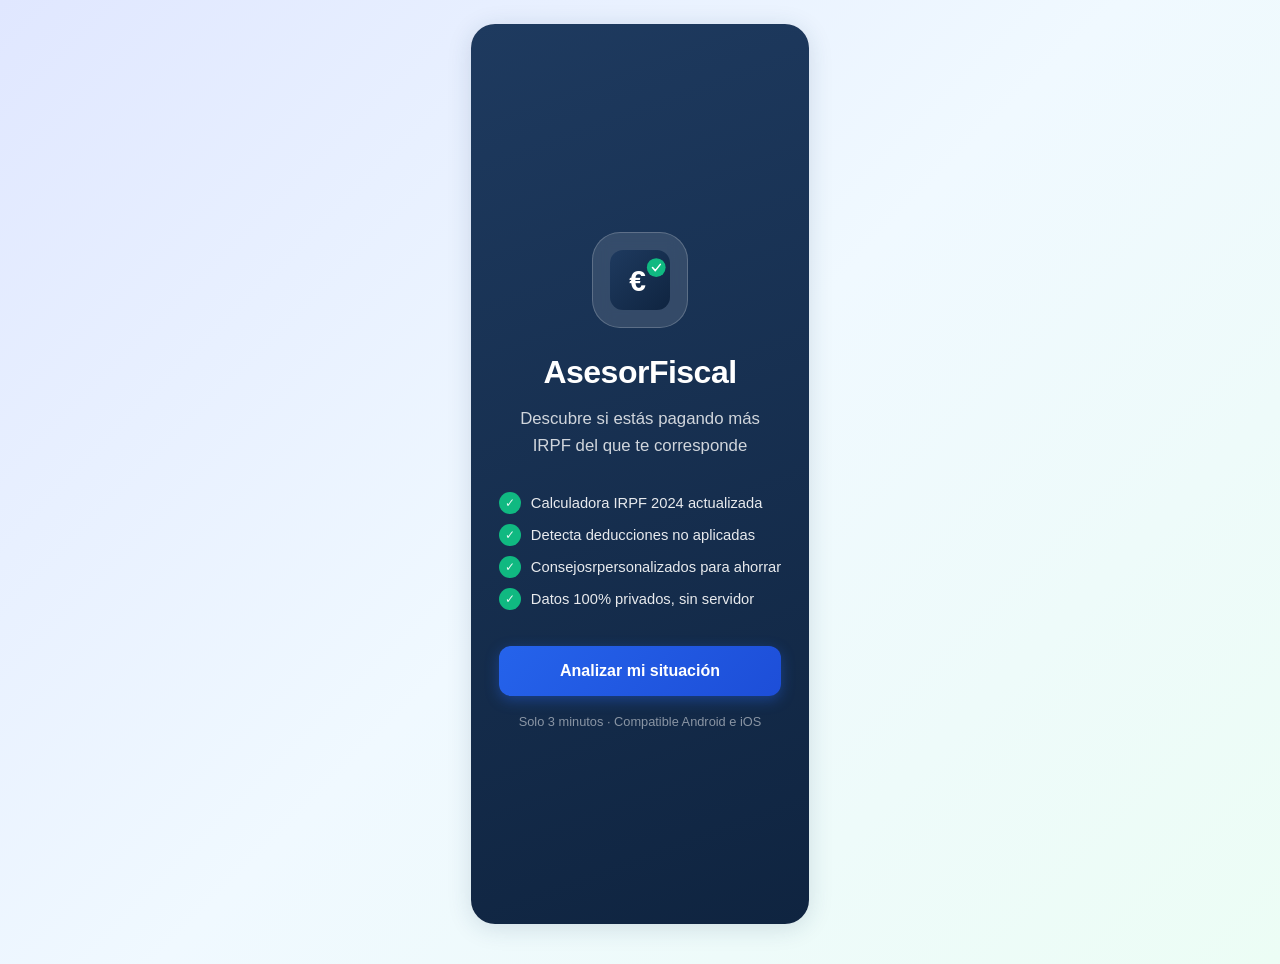
==== index.html @ 2d7e9850 "feat: AsesorFiscal PWA v1.0 - calculadora IRPF 2024 para trabajadores espanoles" ====
<!DOCTYPE html>
<html lang="es">
<head>
  <meta charset="UTF-8">
  <meta name="viewport" content="width=device-width, initial-scale=1.0, viewport-fit=cover">
  <meta name="theme-color" content="#1e3a5f">
  <meta name="description" content="Descubre si estás pagando más IRPF del que te corresponde. Calculadora IRPF 2024 para trabajadores españoles.">
  <meta name="apple-mobile-web-app-capable" content="yes">
  <meta name="apple-mobile-web-app-status-bar-style" content="black-translucent">
  <meta name="apple-mobile-web-app-title" content="AsesorFiscal">
  <title>AsesorFiscal — Revisa tu IRPF</title>
  <link rel="manifest" href="manifest.json">
  <link rel="apple-touch-icon" href="icons/icon-192.png">
  <link rel="icon" href="icons/icon.svg" type="image/svg+xml">
  <link rel="stylesheet" href="css/style.css">
</head>
<body>

<div id="app" class="app">

  <!-- Barra de progreso -->
  <div id="progress-bar" class="progress-bar" style="display:none">
    <div id="progress-fill" class="progress-fill"></div>
  </div>

  <!-- Botón volver -->
  <button id="btn-back" class="btn-back" style="display:none" aria-label="Volver al paso anterior">
    <svg width="24" height="24" viewBox="0 0 24 24" fill="none" stroke="currentColor" stroke-width="2.5" stroke-linecap="round" stroke-linejoin="round">
      <path d="M19 12H5M12 5l-7 7 7 7"/>
    </svg>
  </button>

  <!-- ========================================= -->
  <!-- PANTALLA 0: Bienvenida                    -->
  <!-- ========================================= -->
  <section class="screen" id="screen-0" data-step="0">
    <div class="welcome-wrap">
      <div class="welcome-logo-wrap">
        <img src="icons/icon.svg" alt="AsesorFiscal" class="welcome-logo" width="80" height="80">
      </div>
      <h1 class="welcome-titulo">AsesorFiscal</h1>
      <p class="welcome-subtitulo">Descubre si estás pagando más<br>IRPF del que te corresponde</p>

      <div class="welcome-features">
        <div class="feature-item">
          <span class="feature-check">✓</span>
          <span>Calculadora IRPF 2024 actualizada</span>
        </div>
        <div class="feature-item">
          <span class="feature-check">✓</span>
          <span>Detecta deducciones no aplicadas</span>
        </div>
        <div class="feature-item">
          <span class="feature-check">✓</span>
          <span>Consejosrpersonalizados para ahorrar</span>
        </div>
        <div class="feature-item">
          <span class="feature-check">✓</span>
          <span>Datos 100% privados, sin servidor</span>
        </div>
      </div>

      <button class="btn-primary btn-full" id="btn-start">
        Analizar mi situación
      </button>

      <!-- Botón instalar PWA (oculto hasta beforeinstallprompt) -->
      <button class="btn-instalar" id="btn-instalar" style="display:none">
        <svg width="20" height="20" viewBox="0 0 24 24" fill="none" stroke="currentColor" stroke-width="2" stroke-linecap="round" stroke-linejoin="round">
          <path d="M21 15v4a2 2 0 01-2 2H5a2 2 0 01-2-2v-4"/>
          <polyline points="7 10 12 15 17 10"/>
          <line x1="12" y1="15" x2="12" y2="3"/>
        </svg>
        Instalar app
      </button>

      <p class="welcome-nota">Solo 3 minutos · Compatible Android e iOS</p>
    </div>
  </section>

  <!-- ========================================= -->
  <!-- PANTALLA 1: Datos personales              -->
  <!-- ========================================= -->
  <section class="screen" id="screen-1" data-step="1">
    <div class="screen-container">
      <div class="screen-header">
        <span id="step-label" class="step-label">Paso 1 de 4</span>
        <h2 class="screen-titulo">Datos personales</h2>
        <p class="screen-desc">Para calcular tu mínimo personal y los tramos autonómicos correctos.</p>
      </div>

      <div class="form-group">
        <label for="anoNacimiento">Año de nacimiento</label>
        <input type="number" id="anoNacimiento" placeholder="Ej: 1985"
          min="1924" max="2006" inputmode="numeric" autocomplete="bday-year">
      </div>

      <div class="form-group">
        <label>Estado civil (a efectos IRPF)</label>
        <div class="radio-group">
          <label class="radio-opcion">
            <input type="radio" name="estadoCivil" value="soltero" checked>
            <span class="radio-content">
              <span class="radio-titulo">Soltero/a o pareja sin casarse</span>
              <span class="radio-desc">También casado/a con declaración individual</span>
            </span>
          </label>
          <label class="radio-opcion">
            <input type="radio" name="estadoCivil" value="casado_conjunto">
            <span class="radio-content">
              <span class="radio-titulo">Casado/a — declaración conjunta</span>
              <span class="radio-desc">Reducción adicional de 3.400 €</span>
            </span>
          </label>
        </div>
      </div>

      <div class="form-group">
        <label for="ccaa">Comunidad Autónoma</label>
        <div class="select-wrap">
          <select id="ccaa">
            <option value="andalucia">Andalucía</option>
            <option value="aragon">Aragón</option>
            <option value="asturias">Asturias</option>
            <option value="baleares">Illes Balears</option>
            <option value="canarias">Canarias</option>
            <option value="cantabria">Cantabria</option>
            <option value="castillaLaMancha">Castilla-La Mancha</option>
            <option value="castillaYLeon">Castilla y León</option>
            <option value="cataluna">Cataluña</option>
            <option value="extremadura">Extremadura</option>
            <option value="galicia">Galicia</option>
            <option value="laRioja">La Rioja</option>
            <option value="madrid" selected>Madrid</option>
            <option value="murcia">Murcia</option>
            <option value="navarra">Navarra (Régimen Foral)</option>
            <option value="paisVasco">País Vasco (Régimen Foral)</option>
            <option value="valencia">Comunitat Valenciana</option>
          </select>
        </div>
      </div>

      <button class="btn-primary btn-full btn-siguiente" id="btn-next-1">
        Continuar <span class="btn-arrow">→</span>
      </button>
    </div>
  </section>

  <!-- ========================================= -->
  <!-- PANTALLA 2: Datos de nómina               -->
  <!-- ========================================= -->
  <section class="screen" id="screen-2" data-step="2">
    <div class="screen-container">
      <div class="screen-header">
        <span class="step-label">Paso 2 de 4</span>
        <h2 class="screen-titulo">Tu nómina</h2>
        <p class="screen-desc">Introduce los datos de tu contrato. Los encontrarás en tu nómina o en tu contrato de trabajo.</p>
      </div>

      <div class="form-group">
        <label for="salarioBruto">Salario bruto anual (€)</label>
        <div class="input-prefix-wrap">
          <span class="input-prefix">€</span>
          <input type="number" id="salarioBruto" placeholder="Ej: 28000"
            min="500" max="1000000" inputmode="decimal" autocomplete="off">
        </div>
        <span class="form-hint">El salario bruto aparece en tu contrato o en la casilla "Total devengos" de tu nómina.</span>
      </div>

      <div class="form-group">
        <label for="numPagas">Número de pagas al año</label>
        <div class="select-wrap">
          <select id="numPagas">
            <option value="12">12 pagas</option>
            <option value="14" selected>14 pagas (con extras)</option>
            <option value="16">16 pagas</option>
          </select>
        </div>
      </div>

      <div class="form-group">
        <label for="retencionActual">Retención IRPF actual (%)</label>
        <div class="input-suffix-wrap">
          <input type="number" id="retencionActual" placeholder="Ej: 15"
            min="0" max="50" step="0.1" inputmode="decimal" autocomplete="off">
          <span class="input-suffix">%</span>
        </div>
        <span class="form-hint">Mira el apartado "IRPF" o "Retención" en tu nómina mensual.</span>
      </div>

      <div class="info-card">
        <span class="info-icon">ℹ️</span>
        <span>La cotización a la Seguridad Social (~6,35 % de tu salario) se calcula automáticamente.</span>
      </div>

      <button class="btn-primary btn-full btn-siguiente" id="btn-next-2">
        Continuar <span class="btn-arrow">→</span>
      </button>
    </div>
  </section>

  <!-- ========================================= -->
  <!-- PANTALLA 3: Situación familiar            -->
  <!-- ========================================= -->
  <section class="screen" id="screen-3" data-step="3">
    <div class="screen-container">
      <div class="screen-header">
        <span class="step-label">Paso 3 de 4</span>
        <h2 class="screen-titulo">Situación familiar</h2>
        <p class="screen-desc">Afecta directamente al mínimo personal y familiar, que reduce tu base imponible.</p>
      </div>

      <div class="form-group">
        <label for="numHijos">¿Cuántos hijos/as tienes a cargo? (menores de 25 años)</label>
        <div class="select-wrap">
          <select id="numHijos">
            <option value="0" selected>Sin hijos</option>
            <option value="1">1 hijo/a</option>
            <option value="2">2 hijos/as</option>
            <option value="3">3 hijos/as</option>
            <option value="4">4 hijos/as</option>
            <option value="5">5 o más hijos/as</option>
          </select>
        </div>
        <div id="hijos-edades"></div>
      </div>

      <div class="form-group">
        <label for="ascendientes65">Ascendientes a cargo (padres/abuelos que conviven) con más de 65 años</label>
        <div class="select-wrap">
          <select id="ascendientes65">
            <option value="0" selected>Ninguno</option>
            <option value="1">1</option>
            <option value="2">2</option>
            <option value="3">3 o más</option>
          </select>
        </div>
      </div>

      <div class="form-group">
        <label for="ascendientes75">De los anteriores, ¿cuántos tienen más de 75 años?</label>
        <div class="select-wrap">
          <select id="ascendientes75">
            <option value="0" selected>Ninguno</option>
            <option value="1">1</option>
            <option value="2">2</option>
            <option value="3">3 o más</option>
          </select>
        </div>
      </div>

      <div class="form-group">
        <label>¿Tienes reconocida discapacidad?</label>
        <div class="radio-group compact">
          <label class="radio-opcion">
            <input type="radio" name="discapPropia" value="0" checked>
            <span class="radio-content"><span class="radio-titulo">No</span></span>
          </label>
          <label class="radio-opcion">
            <input type="radio" name="discapPropia" value="33">
            <span class="radio-content"><span class="radio-titulo">Sí, ≥ 33 %</span></span>
          </label>
          <label class="radio-opcion">
            <input type="radio" name="discapPropia" value="65">
            <span class="radio-content"><span class="radio-titulo">Sí, ≥ 65 %</span></span>
          </label>
        </div>
      </div>

      <div class="form-group">
        <label class="check-label">
          <input type="checkbox" id="esMadre">
          <span>Soy mujer con hijos menores de 3 años y trabajo por cuenta ajena</span>
        </label>
        <label class="check-label mt-8">
          <input type="checkbox" id="familiaNumerosa">
          <span>Tengo título de familia numerosa (3 o más hijos)</span>
        </label>
        <div id="campo-fn-especial" style="display:none">
          <label class="check-label mt-8 ml-24">
            <input type="checkbox" id="familiaNumerosaEspecial">
            <span>Familia numerosa de categoría especial (5+ hijos o 4 con discapacidad)</span>
          </label>
        </div>
      </div>

      <details class="details-bloque">
        <summary>Discapacidad de familiares a cargo</summary>
        <div class="details-body">
          <div class="form-group-small-row">
            <div class="form-group-small">
              <label>Hijos con discapacidad 33-65 %</label>
              <input type="number" id="descDiscap33" min="0" max="5" value="0" inputmode="numeric">
            </div>
            <div class="form-group-small">
              <label>Hijos con discapacidad &gt;65 %</label>
              <input type="number" id="descDiscap65" min="0" max="5" value="0" inputmode="numeric">
            </div>
          </div>
          <div class="form-group-small-row">
            <div class="form-group-small">
              <label>Ascendientes discapacidad 33-65 %</label>
              <input type="number" id="ascDiscap33" min="0" max="5" value="0" inputmode="numeric">
            </div>
            <div class="form-group-small">
              <label>Ascendientes discapacidad &gt;65 %</label>
              <input type="number" id="ascDiscap65" min="0" max="5" value="0" inputmode="numeric">
            </div>
          </div>
        </div>
      </details>

      <button class="btn-primary btn-full btn-siguiente" id="btn-next-3">
        Continuar <span class="btn-arrow">→</span>
      </button>
    </div>
  </section>

  <!-- ========================================= -->
  <!-- PANTALLA 4: Deducciones                   -->
  <!-- ========================================= -->
  <section class="screen" id="screen-4" data-step="4">
    <div class="screen-container">
      <div class="screen-header">
        <span class="step-label">Paso 4 de 4</span>
        <h2 class="screen-titulo">Deducciones y gastos</h2>
        <p class="screen-desc">Estos importes reducen directamente lo que pagas de IRPF.</p>
      </div>

      <div class="form-group">
        <label for="planPensiones">Aportación anual a plan de pensiones (€)</label>
        <div class="input-prefix-wrap">
          <span class="input-prefix">€</span>
          <input type="number" id="planPensiones" placeholder="0"
            min="0" max="10000" inputmode="decimal">
        </div>
        <span class="form-hint">Límite individual 2024: 1.500 €/año (deducible de la base imponible).</span>
      </div>

      <div class="form-group">
        <label for="cuotasSindicales">Cuotas sindicales anuales (€)</label>
        <div class="input-prefix-wrap">
          <span class="input-prefix">€</span>
          <input type="number" id="cuotasSindicales" placeholder="0"
            min="0" max="5000" inputmode="decimal">
        </div>
      </div>

      <div class="form-group">
        <label class="check-label">
          <input type="checkbox" id="movilidad">
          <span>Tuve que cambiar de municipio de residencia por trabajo (movilidad geográfica)</span>
        </label>
      </div>

      <div class="form-group">
        <label class="check-label">
          <input type="checkbox" id="viviendaAnterior2013">
          <span>Tengo hipoteca de vivienda habitual firmada <strong>antes del 1 de enero de 2013</strong></span>
        </label>
        <div id="campo-hipoteca" style="display:none" class="mt-12">
          <label for="pagosHipoteca">Pagos de hipoteca anuales (capital + intereses, en €)</label>
          <div class="input-prefix-wrap">
            <span class="input-prefix">€</span>
            <input type="number" id="pagosHipoteca" placeholder="0"
              min="0" max="50000" inputmode="decimal">
          </div>
          <span class="form-hint">Deducción: 15 % hasta 9.040,40 € (máx. 1.356 €/año).</span>
        </div>
      </div>

      <details class="details-bloque">
        <summary>Otros gastos deducibles</summary>
        <div class="details-body">
          <div class="form-group">
            <label for="gastoDefensa">Gastos de defensa jurídica laboral (€)</label>
            <div class="input-prefix-wrap">
              <span class="input-prefix">€</span>
              <input type="number" id="gastoDefensa" placeholder="0"
                min="0" max="300" inputmode="decimal">
            </div>
            <span class="form-hint">Máximo deducible: 300 €/año (art. 19 LIRPF).</span>
          </div>
        </div>
      </details>

      <button class="btn-primary btn-full btn-siguiente" id="btn-next-4">
        Ver mi análisis fiscal <span class="btn-arrow">→</span>
      </button>
    </div>
  </section>

  <!-- ========================================= -->
  <!-- PANTALLA 5: Resultado                     -->
  <!-- ========================================= -->
  <section class="screen" id="screen-5" data-step="5">
    <div class="screen-container resultado-container">

      <!-- Banner impacto -->
      <div id="resultado-banner" class="resultado-banner"></div>

      <!-- Aviso foral -->
      <div id="aviso-foral" class="aviso-foral" style="display:none"></div>

      <!-- Tipo efectivo (ring) -->
      <div class="card" id="resultado-tipo"></div>

      <!-- Desglose numérico -->
      <div class="card" id="resultado-desglose"></div>

      <!-- Consejos -->
      <div class="card" id="resultado-consejos"></div>

      <!-- Disclaimer -->
      <div class="disclaimer-card">
        <strong>⚠️ Aviso importante:</strong> Este cálculo es una estimación orientativa basada en los datos introducidos y en la normativa IRPF 2024. No sustituye el asesoramiento de un profesional fiscal. Para la declaración de la renta usa el borrador de AEAT o consulta a un gestor.
      </div>

      <!-- Acciones -->
      <div class="resultado-acciones">
        <button class="btn-secondary" id="btn-imprimir">
          <svg width="18" height="18" viewBox="0 0 24 24" fill="none" stroke="currentColor" stroke-width="2" stroke-linecap="round" stroke-linejoin="round">
            <polyline points="6 9 6 2 18 2 18 9"/>
            <path d="M6 18H4a2 2 0 01-2-2v-5a2 2 0 012-2h16a2 2 0 012 2v5a2 2 0 01-2 2h-2"/>
            <rect x="6" y="14" width="12" height="8"/>
          </svg>
          Guardar / Imprimir
        </button>
        <button class="btn-outline" id="btn-nuevo">
          Nuevo análisis
        </button>
      </div>

    </div>
  </section>

</div><!-- /#app -->

<script src="js/irpf.js"></script>
<script src="js/app.js"></script>
</body>
</html>
---- css/style.css ----
/* ============================================================
   ASESOR FISCAL PWA — Estilos principales
   Mobile-first, CSS custom properties
   ============================================================ */

:root {
  --azul-oscuro:   #1e3a5f;
  --azul:          #2563eb;
  --azul-claro:    #dbeafe;
  --verde:         #10b981;
  --verde-claro:   #d1fae5;
  --ambar:         #f59e0b;
  --ambar-claro:   #fef3c7;
  --rojo:          #ef4444;
  --rojo-claro:    #fee2e2;
  --gris-100:      #f1f5f9;
  --gris-200:      #e2e8f0;
  --gris-400:      #94a3b8;
  --gris-600:      #475569;
  --gris-800:      #1e293b;
  --blanco:        #ffffff;
  --fondo:         #f0f4f8;
  --radio:         12px;
  --radio-lg:      20px;
  --sombra:        0 2px 12px rgba(30, 58, 95, 0.10);
  --sombra-lg:     0 4px 24px rgba(30, 58, 95, 0.15);
  --transicion:    0.3s cubic-bezier(0.4, 0, 0.2, 1);
}

/* ---- Reset ---- */
*, *::before, *::after { box-sizing: border-box; margin: 0; padding: 0; }
html { font-size: 16px; -webkit-text-size-adjust: 100%; }
body {
  font-family: -apple-system, BlinkMacSystemFont, 'Segoe UI', Roboto, sans-serif;
  background: var(--fondo);
  color: var(--gris-800);
  line-height: 1.5;
  min-height: 100dvh;
  min-height: 100vh;
  overflow-x: hidden;
}

/* ---- App shell ---- */
.app {
  max-width: 540px;
  margin: 0 auto;
  min-height: 100dvh;
  position: relative;
  background: var(--fondo);
}

/* ---- Barra de progreso ---- */
.progress-bar {
  position: fixed;
  top: 0;
  left: 0;
  right: 0;
  height: 4px;
  background: var(--gris-200);
  z-index: 100;
  max-width: 540px;
  margin: 0 auto;
}
.progress-fill {
  height: 100%;
  background: linear-gradient(90deg, var(--azul), var(--verde));
  transition: width var(--transicion);
  border-radius: 0 2px 2px 0;
}

/* ---- Botón volver ---- */
.btn-back {
  position: fixed;
  top: 12px;
  left: 12px;
  z-index: 101;
  width: 44px;
  height: 44px;
  border-radius: 50%;
  border: none;
  background: var(--blanco);
  box-shadow: var(--sombra);
  cursor: pointer;
  display: flex;
  align-items: center;
  justify-content: center;
  color: var(--gris-800);
  transition: box-shadow var(--transicion), transform var(--transicion);
}
.btn-back:active { transform: scale(0.93); box-shadow: none; }

/* ---- Pantallas (wizard) ---- */
.screen {
  display: none;
  min-height: 100dvh;
  min-height: 100vh;
  padding-bottom: env(safe-area-inset-bottom, 16px);
}
.screen.active { display: flex; flex-direction: column; }

/* Animaciones de transición */
.screen.entrada-izq {
  animation: entradaIzq var(--transicion) forwards;
}
.screen.entrada-der {
  animation: entradaDer var(--transicion) forwards;
}
@keyframes entradaIzq {
  from { opacity: 0; transform: translateX(28px); }
  to   { opacity: 1; transform: translateX(0); }
}
@keyframes entradaDer {
  from { opacity: 0; transform: translateX(-28px); }
  to   { opacity: 1; transform: translateX(0); }
}

/* ---- Pantalla de bienvenida ---- */
.welcome-wrap {
  display: flex;
  flex-direction: column;
  align-items: center;
  justify-content: center;
  text-align: center;
  padding: 48px 28px 32px;
  min-height: 100dvh;
  min-height: 100vh;
  background: linear-gradient(160deg, var(--azul-oscuro) 0%, #0f2440 100%);
  color: var(--blanco);
}
.welcome-logo-wrap {
  width: 96px;
  height: 96px;
  background: rgba(255,255,255,0.12);
  border-radius: 28px;
  display: flex;
  align-items: center;
  justify-content: center;
  margin-bottom: 20px;
  backdrop-filter: blur(8px);
  border: 1px solid rgba(255,255,255,0.2);
}
.welcome-logo { width: 60px; height: 60px; }
.welcome-titulo {
  font-size: 2rem;
  font-weight: 800;
  letter-spacing: -0.5px;
  margin-bottom: 10px;
}
.welcome-subtitulo {
  font-size: 1.05rem;
  color: rgba(255,255,255,0.80);
  margin-bottom: 32px;
  line-height: 1.6;
}
.welcome-features {
  width: 100%;
  max-width: 320px;
  display: flex;
  flex-direction: column;
  gap: 10px;
  margin-bottom: 36px;
  text-align: left;
}
.feature-item {
  display: flex;
  align-items: center;
  gap: 10px;
  font-size: 0.92rem;
  color: rgba(255,255,255,0.90);
}
.feature-check {
  width: 22px;
  height: 22px;
  background: var(--verde);
  border-radius: 50%;
  display: flex;
  align-items: center;
  justify-content: center;
  font-size: 0.75rem;
  flex-shrink: 0;
}
.welcome-nota {
  margin-top: 16px;
  font-size: 0.8rem;
  color: rgba(255,255,255,0.50);
}

/* ---- Botón instalar ---- */
.btn-instalar {
  display: flex;
  align-items: center;
  gap: 8px;
  margin-top: 12px;
  padding: 10px 22px;
  background: rgba(255,255,255,0.15);
  border: 1px solid rgba(255,255,255,0.30);
  border-radius: 50px;
  color: var(--blanco);
  font-size: 0.9rem;
  cursor: pointer;
  transition: background var(--transicion);
  backdrop-filter: blur(8px);
}
.btn-instalar:hover, .btn-instalar:active { background: rgba(255,255,255,0.25); }

/* ---- Contenedor de pasos ---- */
.screen-container {
  padding: 72px 20px 32px;
  display: flex;
  flex-direction: column;
  gap: 0;
  flex: 1;
}
.screen-header {
  margin-bottom: 28px;
}
.step-label {
  font-size: 0.78rem;
  font-weight: 600;
  color: var(--azul);
  text-transform: uppercase;
  letter-spacing: 0.5px;
  display: block;
  margin-bottom: 6px;
}
.screen-titulo {
  font-size: 1.6rem;
  font-weight: 800;
  color: var(--gris-800);
  line-height: 1.2;
  margin-bottom: 6px;
}
.screen-desc {
  font-size: 0.9rem;
  color: var(--gris-600);
}

/* ---- Formulario ---- */
.form-group {
  margin-bottom: 20px;
}
.form-group label {
  display: block;
  font-size: 0.88rem;
  font-weight: 600;
  color: var(--gris-800);
  margin-bottom: 7px;
}
input[type="number"],
input[type="text"],
select {
  width: 100%;
  padding: 13px 14px;
  border: 2px solid var(--gris-200);
  border-radius: var(--radio);
  font-size: 1rem;
  color: var(--gris-800);
  background: var(--blanco);
  outline: none;
  transition: border-color var(--transicion), box-shadow var(--transicion);
  -webkit-appearance: none;
  appearance: none;
}
input:focus, select:focus {
  border-color: var(--azul);
  box-shadow: 0 0 0 3px var(--azul-claro);
}
input::placeholder { color: var(--gris-400); }
.form-hint {
  display: block;
  font-size: 0.78rem;
  color: var(--gris-400);
  margin-top: 5px;
  line-height: 1.4;
}

/* Input con prefijo/sufijo */
.input-prefix-wrap,
.input-suffix-wrap {
  position: relative;
  display: flex;
  align-items: center;
}
.input-prefix {
  position: absolute;
  left: 14px;
  font-size: 1rem;
  color: var(--gris-400);
  pointer-events: none;
  z-index: 1;
}
.input-prefix-wrap input { padding-left: 30px; }
.input-suffix {
  position: absolute;
  right: 14px;
  font-size: 1rem;
  color: var(--gris-400);
  pointer-events: none;
}
.input-suffix-wrap input { padding-right: 36px; }

/* Select wrap */
.select-wrap { position: relative; }
.select-wrap::after {
  content: '▾';
  position: absolute;
  right: 14px;
  top: 50%;
  transform: translateY(-50%);
  pointer-events: none;
  color: var(--gris-400);
  font-size: 0.9rem;
}

/* ---- Radio opciones ---- */
.radio-group {
  display: flex;
  flex-direction: column;
  gap: 8px;
}
.radio-group.compact { flex-direction: row; flex-wrap: wrap; gap: 8px; }
.radio-opcion {
  display: flex;
  align-items: flex-start;
  gap: 10px;
  padding: 12px 14px;
  border: 2px solid var(--gris-200);
  border-radius: var(--radio);
  cursor: pointer;
  transition: border-color var(--transicion), background var(--transicion);
  background: var(--blanco);
}
.radio-opcion input[type="radio"] {
  width: 18px; height: 18px;
  flex-shrink: 0;
  margin-top: 1px;
  accent-color: var(--azul);
  cursor: pointer;
}
.radio-opcion:has(input:checked) {
  border-color: var(--azul);
  background: var(--azul-claro);
}
.radio-content { display: flex; flex-direction: column; gap: 2px; }
.radio-titulo { font-size: 0.92rem; font-weight: 600; color: var(--gris-800); }
.radio-desc { font-size: 0.78rem; color: var(--gris-600); }
.radio-group.compact .radio-opcion { flex: 1; min-width: 80px; }

/* ---- Checkboxes ---- */
.check-label {
  display: flex;
  align-items: flex-start;
  gap: 10px;
  cursor: pointer;
  font-size: 0.9rem;
  color: var(--gris-800);
  padding: 4px 0;
}
.check-label input[type="checkbox"] {
  width: 20px; height: 20px;
  flex-shrink: 0;
  margin-top: 1px;
  accent-color: var(--azul);
  cursor: pointer;
  border-radius: 4px;
}
.mt-8 { margin-top: 8px; }
.mt-12 { margin-top: 12px; }
.ml-24 { margin-left: 30px; }

/* ---- Detalles/accordion ---- */
.details-bloque {
  background: var(--blanco);
  border: 2px solid var(--gris-200);
  border-radius: var(--radio);
  margin-bottom: 20px;
  overflow: hidden;
}
.details-bloque summary {
  padding: 13px 14px;
  font-size: 0.9rem;
  font-weight: 600;
  cursor: pointer;
  color: var(--gris-600);
  list-style: none;
  display: flex;
  justify-content: space-between;
  align-items: center;
}
.details-bloque summary::after { content: '＋'; font-size: 1.1rem; }
.details-bloque[open] summary::after { content: '－'; }
.details-body { padding: 0 14px 14px; }

/* ---- Cuadrículas de hijos / campos pequeños ---- */
.hijos-edades-grid {
  display: grid;
  grid-template-columns: repeat(auto-fill, minmax(120px, 1fr));
  gap: 10px;
  margin-top: 10px;
}
.form-group-small label { font-size: 0.8rem; font-weight: 600; display: block; margin-bottom: 5px; }
.form-group-small input { padding: 10px 12px; font-size: 0.95rem; }
.form-group-small-row { display: grid; grid-template-columns: 1fr 1fr; gap: 10px; margin-bottom: 10px; }

/* ---- Info card ---- */
.info-card {
  display: flex;
  gap: 10px;
  background: var(--azul-claro);
  border-radius: var(--radio);
  padding: 12px 14px;
  font-size: 0.83rem;
  color: var(--azul-oscuro);
  margin-bottom: 20px;
}
.info-icon { font-size: 1rem; flex-shrink: 0; }

/* ---- Botones ---- */
.btn-primary {
  display: inline-flex;
  align-items: center;
  justify-content: center;
  gap: 8px;
  padding: 16px 24px;
  background: linear-gradient(135deg, var(--azul), #1d4ed8);
  color: var(--blanco);
  font-size: 1rem;
  font-weight: 700;
  border: none;
  border-radius: var(--radio);
  cursor: pointer;
  box-shadow: 0 4px 14px rgba(37, 99, 235, 0.40);
  transition: transform var(--transicion), box-shadow var(--transicion);
  text-decoration: none;
}
.btn-primary:active { transform: scale(0.97); box-shadow: none; }
.btn-full { width: 100%; }
.btn-siguiente { margin-top: auto; margin-bottom: 0; }
.btn-arrow { font-size: 1.1rem; }

.btn-secondary {
  display: inline-flex;
  align-items: center;
  justify-content: center;
  gap: 8px;
  padding: 13px 20px;
  background: var(--azul-oscuro);
  color: var(--blanco);
  font-size: 0.9rem;
  font-weight: 600;
  border: none;
  border-radius: var(--radio);
  cursor: pointer;
  transition: opacity var(--transicion);
  flex: 1;
}
.btn-outline {
  display: inline-flex;
  align-items: center;
  justify-content: center;
  padding: 13px 20px;
  background: transparent;
  color: var(--gris-600);
  font-size: 0.9rem;
  font-weight: 600;
  border: 2px solid var(--gris-200);
  border-radius: var(--radio);
  cursor: pointer;
  transition: border-color var(--transicion), color var(--transicion);
  flex: 1;
}
.btn-outline:hover { border-color: var(--gris-400); color: var(--gris-800); }

/* ---- Error ---- */
.error-msg {
  background: var(--rojo-claro);
  color: var(--rojo);
  padding: 10px 14px;
  border-radius: var(--radio);
  font-size: 0.88rem;
  font-weight: 500;
  margin-bottom: 16px;
  border-left: 3px solid var(--rojo);
}

/* ============================================================
   PANTALLA DE RESULTADO
   ============================================================ */
.resultado-container {
  padding: 20px 20px 40px;
  gap: 16px;
}

/* Banner de impacto */
.resultado-banner {
  border-radius: var(--radio-lg);
  padding: 20px 20px;
  display: flex;
  align-items: center;
  gap: 16px;
  margin-top: 8px;
}
.resultado-banner.positivo {
  background: linear-gradient(135deg, #064e3b, var(--verde));
  color: var(--blanco);
}
.resultado-banner.negativo {
  background: linear-gradient(135deg, #7c2d12, #ea580c);
  color: var(--blanco);
}
.resultado-banner.neutro {
  background: linear-gradient(135deg, var(--azul-oscuro), var(--azul));
  color: var(--blanco);
}
.banner-icon { font-size: 2.4rem; line-height: 1; }
.banner-titulo { font-size: 1.15rem; font-weight: 800; line-height: 1.2; margin-bottom: 4px; }
.banner-subtitulo { font-size: 0.9rem; opacity: 0.90; }
.banner-subtitulo strong { font-size: 1.1rem; }

/* Aviso foral */
.aviso-foral {
  background: var(--ambar-claro);
  border-left: 4px solid var(--ambar);
  border-radius: var(--radio);
  padding: 12px 14px;
  font-size: 0.83rem;
  color: #78350f;
}

/* Cards genéricas */
.card {
  background: var(--blanco);
  border-radius: var(--radio-lg);
  padding: 18px 18px;
  box-shadow: var(--sombra);
}
.card-titulo {
  font-size: 0.85rem;
  font-weight: 700;
  text-transform: uppercase;
  letter-spacing: 0.5px;
  color: var(--gris-400);
  margin-bottom: 14px;
}

/* Tipo efectivo — ring SVG */
.tipo-ring-wrap { display: flex; flex-direction: column; align-items: center; gap: 8px; }
.tipo-ring { position: relative; width: 120px; height: 120px; }
.ring-svg { width: 100%; height: 100%; transform: rotate(-90deg); }
.ring-bg { fill: none; stroke: var(--gris-200); stroke-width: 8; }
.ring-fill {
  fill: none;
  stroke: url(#ringGrad);
  stroke-width: 8;
  stroke-linecap: round;
  transition: stroke-dasharray 1s ease-out;
  stroke: var(--azul);
}
.tipo-valor {
  position: absolute;
  inset: 0;
  display: flex;
  align-items: center;
  justify-content: center;
  font-size: 1.6rem;
  font-weight: 800;
  color: var(--gris-800);
}
.tipo-valor span { font-size: 0.9rem; font-weight: 600; color: var(--gris-400); margin-top: 4px; }
.tipo-leyenda { font-size: 0.8rem; color: var(--gris-400); text-align: center; }

/* Desglose tabla */
.desglose-tabla { display: flex; flex-direction: column; gap: 10px; }
.desglose-fila {
  display: flex;
  justify-content: space-between;
  align-items: center;
  font-size: 0.92rem;
  gap: 8px;
}
.desglose-fila.sub {
  font-size: 0.82rem;
  color: var(--gris-600);
  padding-left: 10px;
}
.desglose-fila strong { text-align: right; }
.desglose-fila em {
  font-style: normal;
  font-size: 0.8rem;
  color: var(--gris-400);
  display: block;
}
.desglose-separador { height: 1px; background: var(--gris-200); margin: 2px 0; }
.desglose-fila.total {
  font-size: 1rem;
  font-weight: 700;
  padding: 10px 0 4px;
}
.desglose-fila.total.positivo strong { color: var(--verde); }
.desglose-fila.total.negativo strong { color: var(--rojo); }
.desglose-fila.total.neutro strong { color: var(--azul); }
.color-neutral { color: var(--gris-800); }

/* Consejos */
.consejo-item {
  display: flex;
  gap: 12px;
  padding: 12px 0;
  border-bottom: 1px solid var(--gris-200);
}
.consejo-item:last-child { border-bottom: none; padding-bottom: 0; }
.consejo-icono { font-size: 1.3rem; flex-shrink: 0; margin-top: 1px; }
.consejo-titulo { font-size: 0.9rem; font-weight: 700; margin-bottom: 3px; color: var(--gris-800); }
.consejo-texto { font-size: 0.82rem; color: var(--gris-600); line-height: 1.5; }
.consejo-alerta .consejo-titulo { color: #92400e; }
.consejo-positivo .consejo-titulo { color: #065f46; }

/* Disclaimer */
.disclaimer-card {
  background: var(--gris-100);
  border-radius: var(--radio);
  padding: 14px 16px;
  font-size: 0.78rem;
  color: var(--gris-600);
  line-height: 1.5;
}

/* Acciones resultado */
.resultado-acciones {
  display: flex;
  gap: 10px;
}

/* ============================================================
   PRINT
   ============================================================ */
@media print {
  .btn-back, .btn-imprimir, .btn-nuevo, .progress-bar,
  .disclaimer-card, .resultado-acciones { display: none !important; }
  .screen { display: flex !important; min-height: unset; }
  .screen:not(#screen-5) { display: none !important; }
  .resultado-container { padding: 0; }
  body { background: white; }
  .card { box-shadow: none; border: 1px solid #e2e8f0; }
}

/* ============================================================
   DESKTOP (>540px) — centrado con fondo degradado
   ============================================================ */
@media (min-width: 600px) {
  body {
    background: linear-gradient(135deg, #e0e7ff 0%, #f0f9ff 50%, #ecfdf5 100%);
    display: flex;
    align-items: flex-start;
    justify-content: center;
    padding: 24px 16px 40px;
  }
  .app {
    border-radius: 24px;
    box-shadow: var(--sombra-lg);
    overflow: hidden;
    background: var(--fondo);
    min-height: calc(100dvh - 64px);
    min-height: calc(100vh - 64px);
  }
  .progress-bar { border-radius: 0; }
  .btn-back { position: absolute; }
}
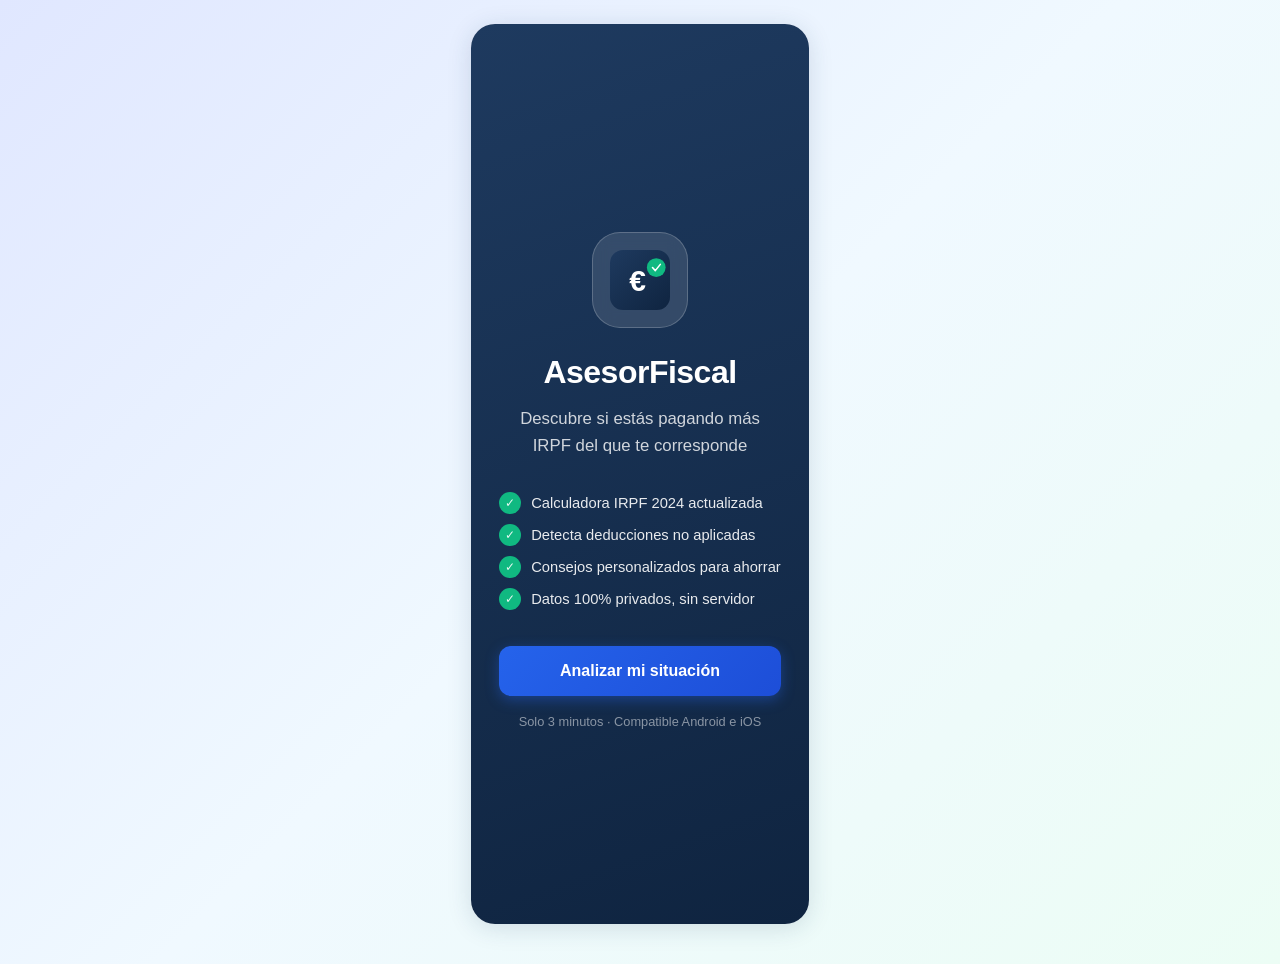
==== commit 8d526d55: "fix: typo consejos + referencia incorrecta res.datos en renderResultado" ====
--- a/index.html
+++ b/index.html
@@ -52,7 +52,7 @@
         </div>
         <div class="feature-item">
           <span class="feature-check">✓</span>
-          <span>Consejosrpersonalizados para ahorrar</span>
+          <span>Consejos personalizados para ahorrar</span>
         </div>
         <div class="feature-item">
           <span class="feature-check">✓</span>
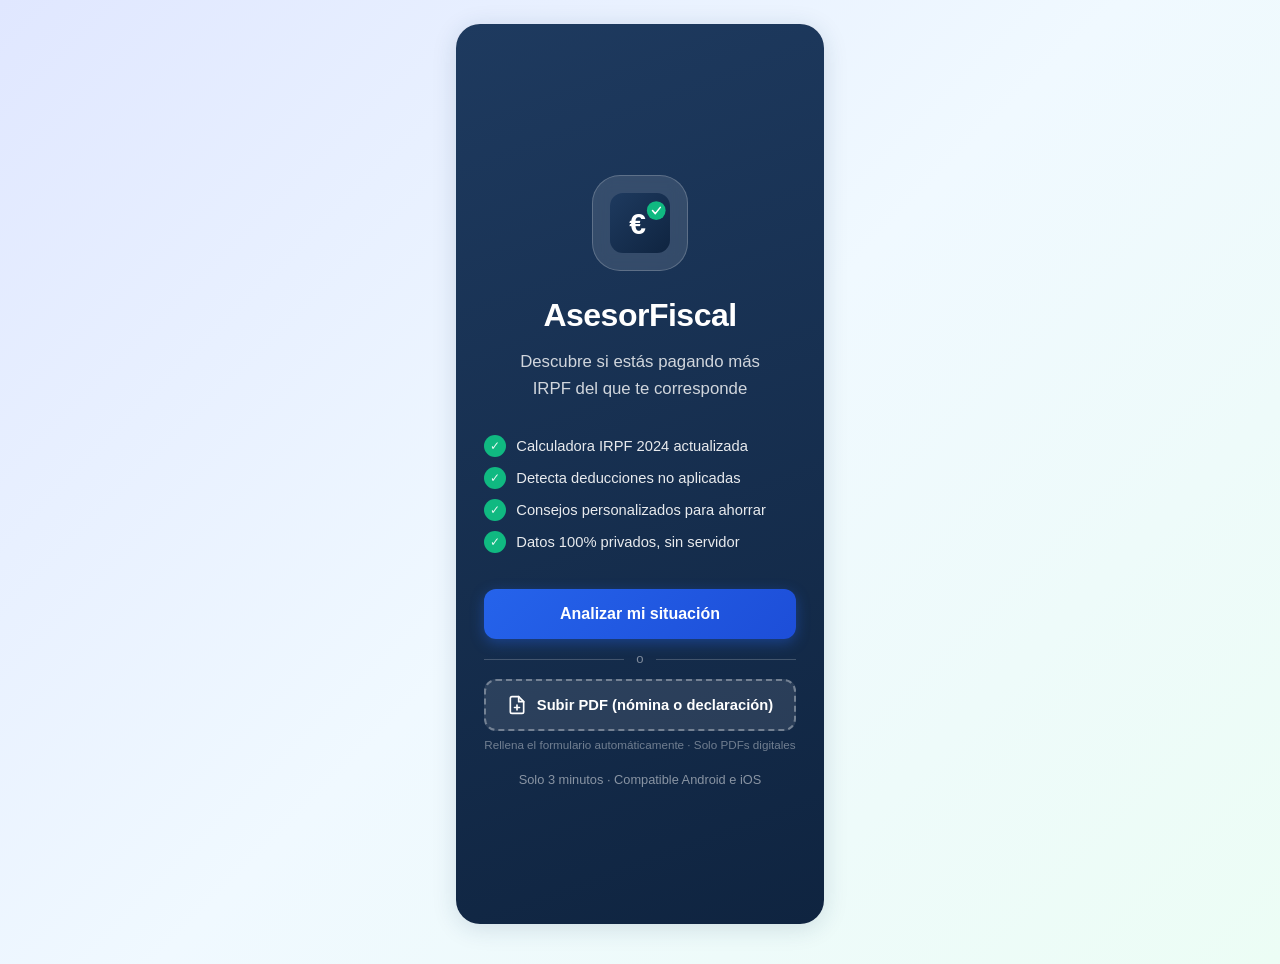
==== commit eeff68fb: "feat: lector PDF (PDF.js lazy) + comparativa CCAA en resultados" ====
--- a/index.html
+++ b/index.html
@@ -63,6 +63,24 @@
       <button class="btn-primary btn-full" id="btn-start">
         Analizar mi situación
       </button>
+
+      <!-- Separador PDF -->
+      <div class="pdf-separador">
+        <span>o</span>
+      </div>
+
+      <!-- Botón subir PDF -->
+      <label class="btn-pdf-upload" for="pdf-input" id="btn-pdf-label">
+        <svg width="20" height="20" viewBox="0 0 24 24" fill="none" stroke="currentColor" stroke-width="2" stroke-linecap="round" stroke-linejoin="round">
+          <path d="M14 2H6a2 2 0 00-2 2v16a2 2 0 002 2h12a2 2 0 002-2V8z"/>
+          <polyline points="14 2 14 8 20 8"/>
+          <line x1="12" y1="18" x2="12" y2="12"/>
+          <line x1="9" y1="15" x2="15" y2="15"/>
+        </svg>
+        Subir PDF (nómina o declaración)
+      </label>
+      <input type="file" id="pdf-input" accept="application/pdf" style="display:none" aria-label="Subir PDF">
+      <p class="pdf-nota-welcome">Rellena el formulario automáticamente · Solo PDFs digitales</p>
 
       <!-- Botón instalar PWA (oculto hasta beforeinstallprompt) -->
       <button class="btn-instalar" id="btn-instalar" style="display:none">
@@ -411,6 +429,20 @@
       <!-- Consejos -->
       <div class="card" id="resultado-consejos"></div>
 
+      <!-- Comparativa CCAA -->
+      <div class="card" id="resultado-comparativa">
+        <h3 class="card-titulo">¿Cuánto pagarías en otra comunidad?</h3>
+        <p class="comp-intro">Compara tu cuota IRPF con las 17 comunidades autónomas usando exactamente tus datos.</p>
+        <button class="btn-comp-calcular" id="btn-comparativa">
+          <svg width="16" height="16" viewBox="0 0 24 24" fill="none" stroke="currentColor" stroke-width="2.5" stroke-linecap="round" stroke-linejoin="round">
+            <line x1="18" y1="20" x2="18" y2="10"/><line x1="12" y1="20" x2="12" y2="4"/>
+            <line x1="6" y1="20" x2="6" y2="14"/>
+          </svg>
+          Ver comparativa entre las 17 CCAA
+        </button>
+        <div id="comparativa-resultado" style="display:none"></div>
+      </div>
+
       <!-- Disclaimer -->
       <div class="disclaimer-card">
         <strong>⚠️ Aviso importante:</strong> Este cálculo es una estimación orientativa basada en los datos introducidos y en la normativa IRPF 2024. No sustituye el asesoramiento de un profesional fiscal. Para la declaración de la renta usa el borrador de AEAT o consulta a un gestor.
@@ -434,9 +466,61 @@
     </div>
   </section>
 
+  <!-- ========================================= -->
+  <!-- OVERLAY: Análisis PDF                     -->
+  <!-- ========================================= -->
+  <div id="pdf-overlay" class="pdf-overlay" style="display:none" role="dialog" aria-modal="true" aria-label="Resultado del análisis PDF">
+    <div class="pdf-overlay-card">
+      <!-- Estado: cargando -->
+      <div id="pdf-estado-cargando" class="pdf-estado">
+        <div class="pdf-spinner"></div>
+        <p class="pdf-estado-texto">Analizando tu documento…</p>
+        <p class="pdf-estado-sub">Esto solo tarda unos segundos</p>
+      </div>
+
+      <!-- Estado: error -->
+      <div id="pdf-estado-error" class="pdf-estado" style="display:none">
+        <div class="pdf-estado-icono error">✕</div>
+        <p class="pdf-estado-texto" id="pdf-error-msg">Error al leer el PDF</p>
+        <p class="pdf-estado-sub">Puedes continuar rellenando el formulario manualmente.</p>
+        <button class="btn-primary btn-full" id="btn-pdf-cerrar-error">Completar manualmente</button>
+      </div>
+
+      <!-- Estado: resultados -->
+      <div id="pdf-estado-resultado" class="pdf-estado" style="display:none">
+        <div class="pdf-estado-icono ok">✓</div>
+        <p class="pdf-estado-texto">Documento analizado</p>
+        <p class="pdf-tipo-badge" id="pdf-tipo-label"></p>
+
+        <div class="pdf-advertencia" id="pdf-advertencia" style="display:none"></div>
+
+        <div class="pdf-columnas">
+          <div class="pdf-col">
+            <div class="pdf-col-titulo encontrados">Datos encontrados</div>
+            <ul class="pdf-lista" id="pdf-lista-encontrados"></ul>
+          </div>
+          <div class="pdf-col">
+            <div class="pdf-col-titulo faltantes">Completar manualmente</div>
+            <ul class="pdf-lista faltante" id="pdf-lista-faltantes"></ul>
+          </div>
+        </div>
+
+        <div class="pdf-acciones">
+          <button class="btn-primary btn-full" id="btn-pdf-aplicar">
+            Usar estos datos y continuar →
+          </button>
+          <button class="btn-outline" id="btn-pdf-cancelar">
+            Rellenar manualmente
+          </button>
+        </div>
+      </div>
+    </div>
+  </div>
+
 </div><!-- /#app -->
 
 <script src="js/irpf.js"></script>
+<script src="js/pdf-reader.js"></script>
 <script src="js/app.js"></script>
 </body>
 </html>
--- a/css/style.css
+++ b/css/style.css
@@ -632,6 +632,220 @@
 }
 
 /* ============================================================
+   PDF UPLOAD — Pantalla de bienvenida
+   ============================================================ */
+.pdf-separador {
+  display: flex;
+  align-items: center;
+  gap: 12px;
+  color: rgba(255,255,255,0.45);
+  font-size: 0.82rem;
+  margin: 10px 0;
+  width: 100%;
+  max-width: 320px;
+}
+.pdf-separador::before,
+.pdf-separador::after {
+  content: '';
+  flex: 1;
+  height: 1px;
+  background: rgba(255,255,255,0.20);
+}
+.btn-pdf-upload {
+  display: flex;
+  align-items: center;
+  justify-content: center;
+  gap: 10px;
+  width: 100%;
+  max-width: 320px;
+  padding: 13px 20px;
+  background: rgba(255,255,255,0.10);
+  border: 2px dashed rgba(255,255,255,0.35);
+  border-radius: var(--radio);
+  color: var(--blanco);
+  font-size: 0.92rem;
+  font-weight: 600;
+  cursor: pointer;
+  transition: background var(--transicion), border-color var(--transicion);
+}
+.btn-pdf-upload:hover,
+.btn-pdf-upload:focus-within {
+  background: rgba(255,255,255,0.20);
+  border-color: rgba(255,255,255,0.55);
+}
+.pdf-nota-welcome {
+  font-size: 0.73rem;
+  color: rgba(255,255,255,0.40);
+  margin-top: 5px;
+}
+
+/* ============================================================
+   PDF OVERLAY
+   ============================================================ */
+.pdf-overlay {
+  position: fixed;
+  inset: 0;
+  background: rgba(15, 23, 42, 0.75);
+  z-index: 200;
+  display: flex;
+  align-items: flex-end;
+  justify-content: center;
+  backdrop-filter: blur(4px);
+  padding-bottom: env(safe-area-inset-bottom, 0);
+}
+.pdf-overlay-card {
+  background: var(--blanco);
+  border-radius: 24px 24px 0 0;
+  width: 100%;
+  max-width: 540px;
+  padding: 28px 22px 24px;
+  max-height: 88vh;
+  overflow-y: auto;
+}
+.pdf-estado {
+  display: flex;
+  flex-direction: column;
+  align-items: center;
+  gap: 12px;
+  width: 100%;
+}
+.pdf-spinner {
+  width: 48px;
+  height: 48px;
+  border: 4px solid var(--gris-200);
+  border-top-color: var(--azul);
+  border-radius: 50%;
+  animation: giro 0.8s linear infinite;
+}
+@keyframes giro { to { transform: rotate(360deg); } }
+.pdf-estado-texto {
+  font-size: 1.05rem;
+  font-weight: 700;
+  color: var(--gris-800);
+  text-align: center;
+}
+.pdf-estado-sub {
+  font-size: 0.83rem;
+  color: var(--gris-400);
+  text-align: center;
+}
+.pdf-estado-icono {
+  width: 56px; height: 56px;
+  border-radius: 50%;
+  display: flex; align-items: center; justify-content: center;
+  font-size: 1.6rem; font-weight: 700;
+}
+.pdf-estado-icono.ok    { background: var(--verde-claro); color: var(--verde); }
+.pdf-estado-icono.error { background: var(--rojo-claro);  color: var(--rojo); }
+.pdf-tipo-badge {
+  font-size: 0.82rem; font-weight: 600;
+  color: var(--gris-600);
+  background: var(--gris-100);
+  padding: 4px 14px; border-radius: 50px;
+}
+.pdf-advertencia {
+  background: var(--ambar-claro);
+  border-left: 3px solid var(--ambar);
+  border-radius: var(--radio);
+  padding: 10px 12px;
+  font-size: 0.79rem; color: #78350f;
+  width: 100%; text-align: left;
+}
+.pdf-columnas {
+  display: grid;
+  grid-template-columns: 1fr 1fr;
+  gap: 10px;
+  width: 100%;
+}
+.pdf-col {
+  background: var(--gris-100);
+  border-radius: var(--radio);
+  padding: 11px 12px;
+}
+.pdf-col-titulo {
+  font-size: 0.72rem; font-weight: 700;
+  text-transform: uppercase; letter-spacing: 0.5px;
+  margin-bottom: 8px; padding-bottom: 6px;
+  border-bottom: 1px solid var(--gris-200);
+}
+.pdf-col-titulo.encontrados { color: var(--verde); }
+.pdf-col-titulo.faltantes   { color: var(--ambar); }
+.pdf-lista {
+  list-style: none;
+  display: flex; flex-direction: column; gap: 5px;
+  font-size: 0.79rem; color: var(--gris-800);
+}
+.pdf-lista li::before          { content: '✓ '; color: var(--verde); font-weight: 700; }
+.pdf-lista.faltante li::before { content: '○ '; color: var(--ambar); }
+.pdf-lista .vacio::before,
+.pdf-lista .ok::before         { content: ''; }
+.pdf-lista .vacio              { color: var(--gris-400); }
+.pdf-lista .ok                 { color: var(--verde); }
+.pdf-lista strong              { font-weight: 600; }
+.pdf-acciones {
+  display: flex; flex-direction: column;
+  gap: 8px; width: 100%;
+}
+
+/* ============================================================
+   COMPARATIVA ENTRE CCAA
+   ============================================================ */
+.comp-intro {
+  font-size: 0.85rem;
+  color: var(--gris-600);
+  margin-bottom: 12px;
+  line-height: 1.5;
+}
+.btn-comp-calcular {
+  display: flex; align-items: center; justify-content: center; gap: 8px;
+  width: 100%; padding: 13px;
+  background: var(--azul-claro);
+  border: 2px solid var(--azul);
+  border-radius: var(--radio);
+  color: var(--azul);
+  font-size: 0.92rem; font-weight: 600;
+  cursor: pointer;
+  transition: background var(--transicion);
+}
+.btn-comp-calcular:hover { background: #bfdbfe; }
+.comp-tabla-wrap { overflow-x: auto; margin-top: 12px; }
+.comp-tabla {
+  width: 100%; border-collapse: collapse;
+  font-size: 0.82rem;
+}
+.comp-tabla th {
+  text-align: left; padding: 8px 7px;
+  font-size: 0.70rem; text-transform: uppercase;
+  letter-spacing: 0.4px; color: var(--gris-400);
+  border-bottom: 2px solid var(--gris-200);
+  white-space: nowrap;
+}
+.comp-tabla td {
+  padding: 9px 7px;
+  border-bottom: 1px solid var(--gris-200);
+  vertical-align: middle;
+  white-space: nowrap;
+}
+.comp-fila:last-child td { border-bottom: none; }
+.comp-fila.comp-actual   { background: #eff6ff; }
+.comp-fila.comp-min td:first-child { border-left: 3px solid var(--verde);  padding-left: 4px; }
+.comp-fila.comp-max td:first-child { border-left: 3px solid var(--rojo);   padding-left: 4px; }
+.comp-nombre { font-weight: 500; white-space: normal !important; }
+.comp-badge {
+  display: inline-block; font-size: 0.62rem; font-weight: 700;
+  padding: 1px 5px; border-radius: 50px; margin-left: 4px;
+  vertical-align: middle;
+}
+.comp-badge.actual { background: var(--azul-claro); color: var(--azul); }
+.comp-badge.min    { background: var(--verde-claro); color: #065f46; }
+.comp-badge.max    { background: var(--rojo-claro);  color: #991b1b; }
+.comp-foral        { color: var(--ambar); font-size: 0.8rem; margin-left: 3px; }
+.dif-ahorro { color: var(--verde); font-weight: 700; }
+.dif-mas    { color: var(--rojo);  font-weight: 700; }
+.dif-neutral{ color: var(--gris-400); }
+.comp-nota  { font-size: 0.70rem; color: var(--gris-400); margin-top: 8px; }
+
+/* ============================================================
    PRINT
    ============================================================ */
 @media print {
